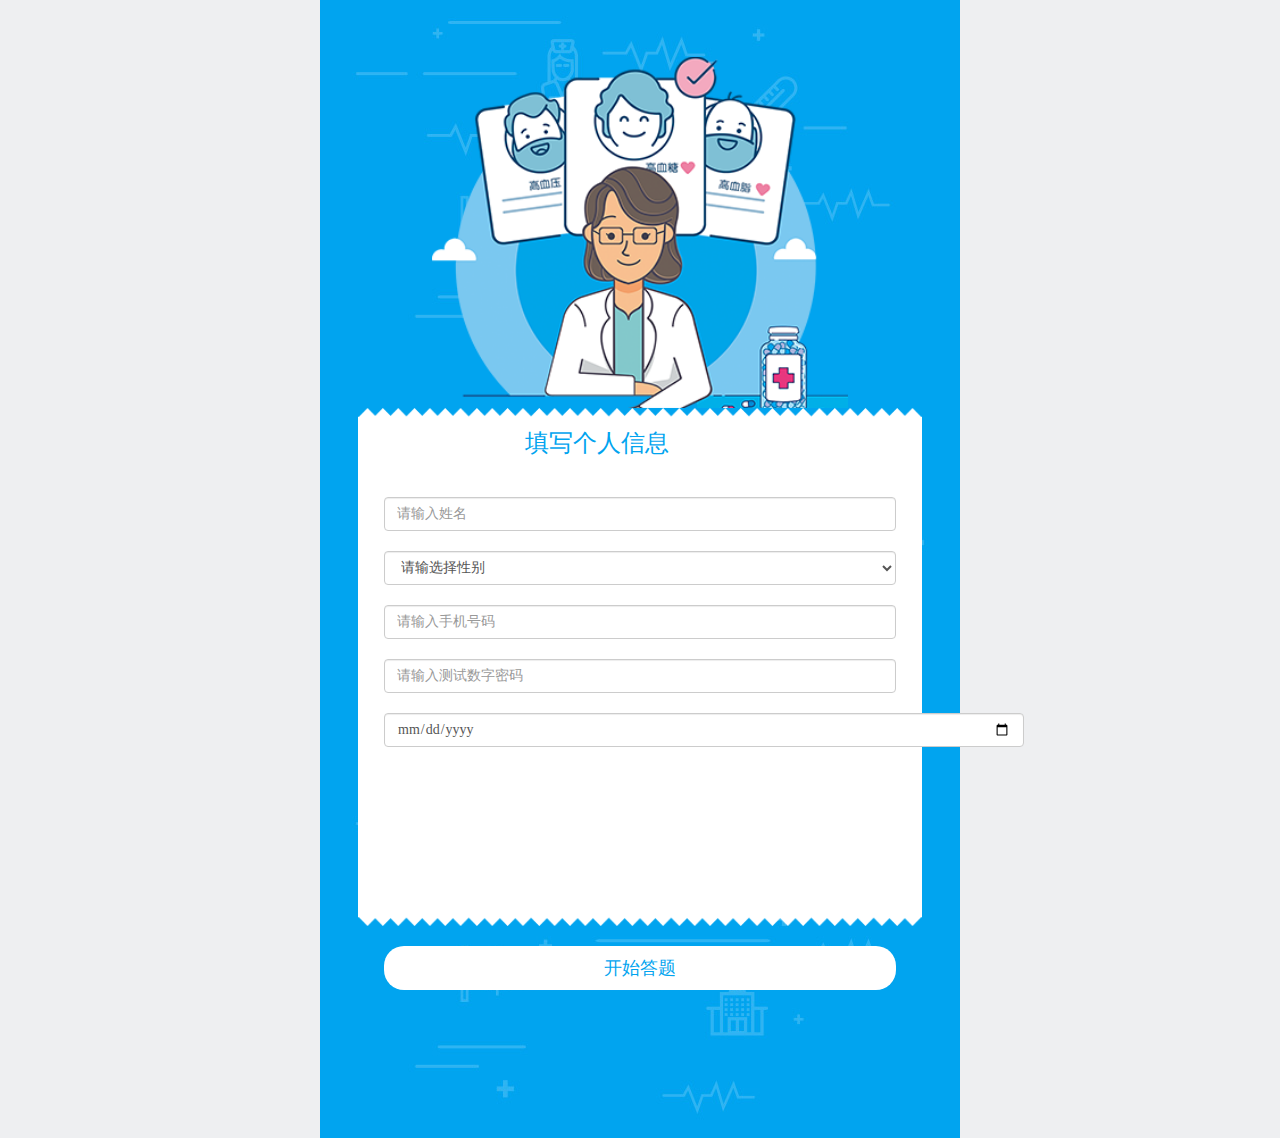
==== data.html @ 95bfa0ba "create" ====
<!DOCTYPE html>
<html>
	<head>
		<meta charset="utf-8" />
		<meta name="viewport" content="width=device-width, initial-scale=1.0, maximum-scale=1.0, user-scalable=0">
		<meta name="apple-mobile-web-app-capable" content="yes">
		<meta name="apple-mobile-web-app-status-bar-style" content="black">
		<meta name="format-detection" content="telephone=no">
		<meta http-equiv="x-dns-prefetch-control" content="on">
		<meta name="viewport" content="width=device-width, initial-scale=1">
		<meta http-equiv="X-UA-Compatible" content="IE=edge">
		<title>上传个人基本信息</title>
		<link rel="stylesheet" href="css/bootstrap.min.css" />
		<link rel="stylesheet" href="css/Font-Awesome-3.2.1/css/font-awesome.min.css"  />
		<link rel="stylesheet" href="css/style.css" />
		<link rel="stylesheet" href="css/toastr.css" />
		<script type="text/javascript" src="js/jquery.min.js"></script>
		<script type="text/javascript" src="js/toastr.min.js"></script>
	</head>
	<body>
		
		<div class="wrap">
			<div class="data">
				<img src="img/backgr.jpg" width="100%" height="100%">
				<div class="data_s">
					<img class="bianhua" src="img/ren.png" width="65%"  />
					<img class="bianhua1" src="img/ziliao.png" width="88%"/>
					<div class="data_h1">
						<h3>填写个人信息</h3>
					</div>
					<div class="data_inputs">
						<input type="text" class="form-control" placeholder="请输入姓名">
						<select class="form-control" required>
							<option>请输选择性别</option>
							<option>男</option>
							<option>女</option>

						</select>
						<input type="text" class="form-control" placeholder="请输入手机号码">
						<input type="text" class="form-control" placeholder="请输入测试数字密码">
						<input type="date" style="width: 100%" class="form-control" placeholder="请出生日期">
					</div>
					<button type="button" class="data_buttom bansf btn btn-primary btn-lg btn-block" id="start_btn" >开始答题</button>

				</div>
			</div>
		</div>
		<script type="text/javascript">
            toastr.options = {
                "closeButton": false,
                "debug": false,
                "newestOnTop": false,
                "progressBar": false,
                "positionClass": "toast-bottom-center",
                "preventDuplicates": false,
                "onclick": function () {
                    console.log(this);
                },
                "showDuration": "300",
                "hideDuration": "1000",
                "timeOut": "200000",
                "extendedTimeOut": "1000",
                "showEasing": "swing",
                "hideEasing": "linear",
                "showMethod": "fadeIn",
                "hideMethod": "fadeOut"
            }
			$(function () {
				$("#start_btn").on('click',function () {
                    toastr.error('ok');
                })
            })
		</script>
	</body>
</html>
---- css/style.css ----
/* CSS Document */

* {
	padding: 0px;
	margin: 0px;
}

html {
  background-color: #eeeff1;
  overflow-x: hidden;
}
body {
	margin: 0 auto;
	width:100%;
	height: 100%;
	max-width: 640px;
	min-width: 320px;
	font-family:"microsoft yahei","微软雅黑";/*"Open Sans", "Helvetica Neue", Helvetica, Arial, sans-serif;*/
	font-size: 14px;
	-webkit-font-smoothing: antialiased;
}

h1,h2,h3,h4,h5,h6 {
	margin: 0;
	padding: 0;
}
ol,ul,li,dl,dt,dd {
	list-style: none;
	margin: 0; padding: 0;
}
a {
	color: #eeeff1;
	text-decoration: none;	
	vertical-align: middle;
}
a:hover {
	color: #c0c0c0;
	text-decoration: none;
	
}
input { border: none;}

.fl{float: left;}
.fr { float: right;}
.clear{clear: both;}

.wrap { 
	width: 100%;
	margin:0 auto;
}


/*主页*/
.back{
	position: absolute;
    z-index: -1;
}

.back_butt{
	position: absolute;
    top: 70%;
    left: 20%;
    margin: auto;
  
}


/*填写资料*/

.data{
	position: absolute;
    z-index: -1;
    text-align:center;
}

.data_s{
	position: absolute;
	top: 5%; 	
}
.data_h1 {
	position: absolute;
	top:40%;
    left: 32%;
    margin: auto;
}
.data_h1 h3 {
	color: #01a4ef;
}

.data_inputs {
	
	position: absolute;
	width: 100%;
	top:45%;
    left: 10%;
}
.form-control {
	width: 80%;
	margin-top: 20px;
}
.data_buttom {
	margin: auto;
	width: 80%;
	margin-top: 20px;
	border-radius: 20px;
	color: #01a4ef;
	background-color: #FFFFFF;
	border: none;
}
.btn-primary:hover {
    color: #fff;
    background-color: #028ccb;
    border: none;
}


/*答题*/
.dati_ti{
	background-color: #eeeff1;
	width: 100%;
	height: 40px;
	line-height: 40px;
	
}
.dati_ti p {	
 	margin-left: 10px;	
 	margin-right: 10px;
}


.dati_biao{
	background-color: #FFFFFF;
	height: 100%;
	width: 100%;	
}

.dati_biao p.dati_biapp {
	width: 100%;	
	margin-left: 10px;	
 	margin-right: 10px;
}

.kt {
	background-color: #eeeff1;
	height: 10px;
	width: 100%;
}



.dati_xuanz {
	background-color: #FFFFFF;
	width: 100%;
	height: 44px;
	line-height: 44px;
	padding-left: 10px;
	border-bottom: 1px #eeeff1 solid;
}

.dati_xuanz span {
	font-size: 16px;
	color: #21292c;
	font-weight: 100;
	padding-left: 10px;
}
.bianhuaz {
	width: 15px;
	height:15px;
	border-bottom: 1px #21292c solid;
	color: #FFFFFF;
}

.bianhuaz1 {
	width: 15px;
	height:15px;
	border-bottom: 1px #01a4ef solid;
	color: #01a4ef;
}

.dati_xuanz span.bia1nh {
	font-size: 16px;
	color: #01a4ef;
	font-weight: 100;
	padding-left: 10px;
}

.kt1 {
	background-color: #eeeff1;
	height: 100px;
	width: 100%;
}

.dati_buttomsg {
	text-align: center;
	background-color: #eeeff1;
}

.data_buttom11 {
	margin: auto;
	width:60%;
	height: 50px;
	margin-top: 20px;
	border-radius: 20px;
	color: #FFFFFF;
	background-color: #01a4ef;
	border: none;
}

.data_buttom11:hover {
    color: #333;
    background-color: #FFFFFF;
    border-color: #adadad;
}



/*结果*/


.result p {
	font-size: 20px;
	color: #FFFFFF;
	position: absolute;
	top:33%;
    left: 32%;
    margin: auto;   
}

.result_p {
	width: 100%;
	margin: 10px 3%;
}

.result_p p {
	line-height:26px;
	margin-top: 10px;
	width: 96%;
	padding-bottom: 16px;
}


.dati_buttomsg1 {
	text-align: center;
	background-color: #FFFFFF;
}

.data_buttomcc {
	margin: auto;
	width:60%;
	height: 50px;
	margin-top: 20px;
	border-radius: 20px;
	color: #FFFFFF;
	background-color: #01a4ef;
	border: none;
	margin-bottom:10%;
}

.data_buttomcc:hover {
    color: #333;
    background-color: #FFFFFF;
    border-color: #adadad;
}


/*上传报告*/

.readeport {
	position: absolute;
	top: 10%;
}
.readeport_h3 {
	margin-left:10%;
	margin-top: 20px;
	width: 80%;
}
.readeport_h3 h3 {
	color: #FFFFFF;
	line-height: 36px;
}
.readeport_anndghfg {
	margin-top: 20%;
}


.readeport_xuanzui {
	margin-top: 8%;
}

.readeport_xuanzui p {
	color: #FFFFFF;
	font-size: 18px;
	font-weight:900;
}


/*添加报告*/
.upload {
	background-color: #FFFFFF;
	width: 94%;
	margin: auto;
	padding: 10px 0px;
}
.upload p {
	color: #01a4ef;
	font-size: 16px;
	
}


.upload ul li {
	float:left ;
	width: 120px;
	height: 120px;
	margin-left: 5px;
	margin-top: 10px;
}
.upload ul li .uploadimg {
	width: 100%;
	height: 100%;
	
}
 .uploadimg img {
	width: 100%;
	height: 100%;
	
}

.buttom_ckdzfa {
	width: 100%;
	 
    background-color: #FFFFFF;
}


/*完成*/
.data_buttomdzfa{    
	margin: auto;
    width: 40%;
    height: 50px;
    margin-top: 20px;
    border-radius: 20px;
    color: #FFFFFF;
    background-color: #01a4ef;
    border: none;
    margin-bottom: 20px;
    margin-left: 20px;
}

.buttom_ckdzfa p {
	width: 90%;
	text-align: center;
	color: #f2133d;
}


@media screen and ( max-width:400px) {
	
.data_h1 {
	position: absolute;
	top:40%;
    left: 29%;
    margin: auto;
}
.data_h1 h3 {
	color: #01a4ef;
	font-size: 20px;
}

.data_inputs {
	position: absolute;
	width: 100%;
	top:46%;
    left: 10%;
}
.form-control {
	width: 80%;
	margin-top: 10px;
}


/*上传报告*/
.readeport {
	position: absolute;
	top: 10%;
}
.readeport_h3 {
	margin-left:10%;
	margin-top: 20px;
	width: 80%;
}
.readeport_h3 h3 {
	color: #FFFFFF;
	line-height: 25px;
	font-size: 18px;
	font-weight:900;
}
.readeport_anndghfg {
	margin-top: 10%;
}


.readeport_xuanzui {
	margin-top: 6%;
}

.readeport_xuanzui p {
	color: #FFFFFF;
	font-size: 18px;
	font-weight:900;
}





}
---- css/toastr.css ----
.toast-title {
  font-weight: bold;
}
.toast-message {
  -ms-word-wrap: break-word;
  word-wrap: break-word;
}
.toast-message a,
.toast-message label {
  color: #ffffff;
}
.toast-message a:hover {
  color: #cccccc;
  text-decoration: none;
}
.toast-close-button {
  position: relative;
  right: -0.3em;
  top: -0.3em;
  float: right;
  font-size: 20px;
  font-weight: bold;
  color: #ffffff;
  -webkit-text-shadow: 0 1px 0 #ffffff;
  text-shadow: 0 1px 0 #ffffff;
  opacity: 0.8;
  -ms-filter: progid:DXImageTransform.Microsoft.Alpha(Opacity=80);
  filter: alpha(opacity=80);
}
.toast-close-button:hover,
.toast-close-button:focus {
  color: #000000;
  text-decoration: none;
  cursor: pointer;
  opacity: 0.4;
  -ms-filter: progid:DXImageTransform.Microsoft.Alpha(Opacity=40);
  filter: alpha(opacity=40);
}
/*Additional properties for button version
 iOS requires the button element instead of an anchor tag.
 If you want the anchor version, it requires `href="#"`.*/
button.toast-close-button {
  padding: 0;
  cursor: pointer;
  background: transparent;
  border: 0;
  -webkit-appearance: none;
}
.toast-top-center {
  top: 0;
  right: 0;
  width: 100%;
}
.toast-bottom-center {
  bottom: 15%;
  right: 0;
  width: 100%;
}
.toast-top-full-width {
  top: 0;
  right: 0;
  width: 100%;
}
.toast-bottom-full-width {
  bottom: 0;
  right: 0;
  width: 100%;
}
.toast-top-left {
  top: 12px;
  left: 12px;
}
.toast-top-right {
  top: 12px;
  right: 12px;
}
.toast-bottom-right {
  right: 12px;
  bottom: 12px;
}
.toast-bottom-left {
  bottom: 12px;
  left: 12px;
}
#toast-container {
  position: fixed;
  z-index: 999999;
  /*overrides*/

}
#toast-container * {
  -moz-box-sizing: border-box;
  -webkit-box-sizing: border-box;
  box-sizing: border-box;
}
#toast-container > div {
  position: relative;
  overflow: hidden;
  margin: 0 0 6px;
  padding: 20px 20px 20px 50px;
  width: 300px;
  /*-moz-border-radius: 3px 3px 3px 3px;*/
  /*-webkit-border-radius: 3px 3px 3px 3px;*/
  /*border-radius: 3px 3px 3px 3px;*/
  background-position: 15px center;
  background-repeat: no-repeat;
  /*-moz-box-shadow: 0 0 12px #999999;*/
  /*-webkit-box-shadow: 0 0 12px #999999;*/
  /*box-shadow: 0 0 12px #999999;*/
  color: #ffffff;
  opacity: 0.8;
  -ms-filter: progid:DXImageTransform.Microsoft.Alpha(Opacity=80);
  filter: alpha(opacity=80);
}
#toast-container > :hover {
  -moz-box-shadow: 0 0 12px #000000;
  -webkit-box-shadow: 0 0 12px #000000;
  box-shadow: 0 0 12px #000000;
  opacity: 1;
  -ms-filter: progid:DXImageTransform.Microsoft.Alpha(Opacity=100);
  filter: alpha(opacity=100);
  cursor: pointer;
}
#toast-container > .toast-info {
  background-image: url("[data-uri]") !important;
}
#toast-container > .toast-error {
  background-image: url("[data-uri]") !important;
}
#toast-container > .toast-success {
  background-image: url("[data-uri]") !important;
}
#toast-container > .toast-warning {
  background-image: url("[data-uri]") !important;
}
#toast-container.toast-top-center > div,
#toast-container.toast-bottom-center > div {
  width: 300px;
  margin: auto;
}
#toast-container.toast-top-full-width > div,
#toast-container.toast-bottom-full-width > div {
  width: 96%;
  margin: auto;
}
.toast {
  background-color: #030303;
}
.toast-success {
  background-color: #2b2b2b;
}
.toast-error {
  color: #ffffff !important;
  background-color: #e9493d;
  border-color: #e23e32;
}
.toast-info {
  color: #ffffff !important;
  background-color: #14a89c;
  border-color: #14a89c;
}
.toast-warning {
  color: #ffffff !important;
  background-color: #f0af15;
  border-color: #f0af15;
}
.toast-progress {
  position: absolute;
  left: 0;
  bottom: 0;
  height: 4px;
  background-color: #000000;
  opacity: 0.4;
  -ms-filter: progid:DXImageTransform.Microsoft.Alpha(Opacity=40);
  filter: alpha(opacity=40);
}
/*Responsive Design*/
@media all and (max-width: 240px) {
  #toast-container > div {
    padding: 8px 8px 8px 50px;
    width: 11em;
  }
  #toast-container .toast-close-button {
    right: -0.2em;
    top: -0.2em;
  }
}
@media all and (min-width: 241px) and (max-width: 480px) {
  #toast-container > div {
    padding: 8px 8px 8px 50px;
    width: 18em;
  }
  #toast-container .toast-close-button {
    right: -0.2em;
    top: -0.2em;
  }
}
@media all and (min-width: 481px) and (max-width: 768px) {
  #toast-container > div {
    padding: 15px 15px 15px 50px;
    width: 25em;
  }
}
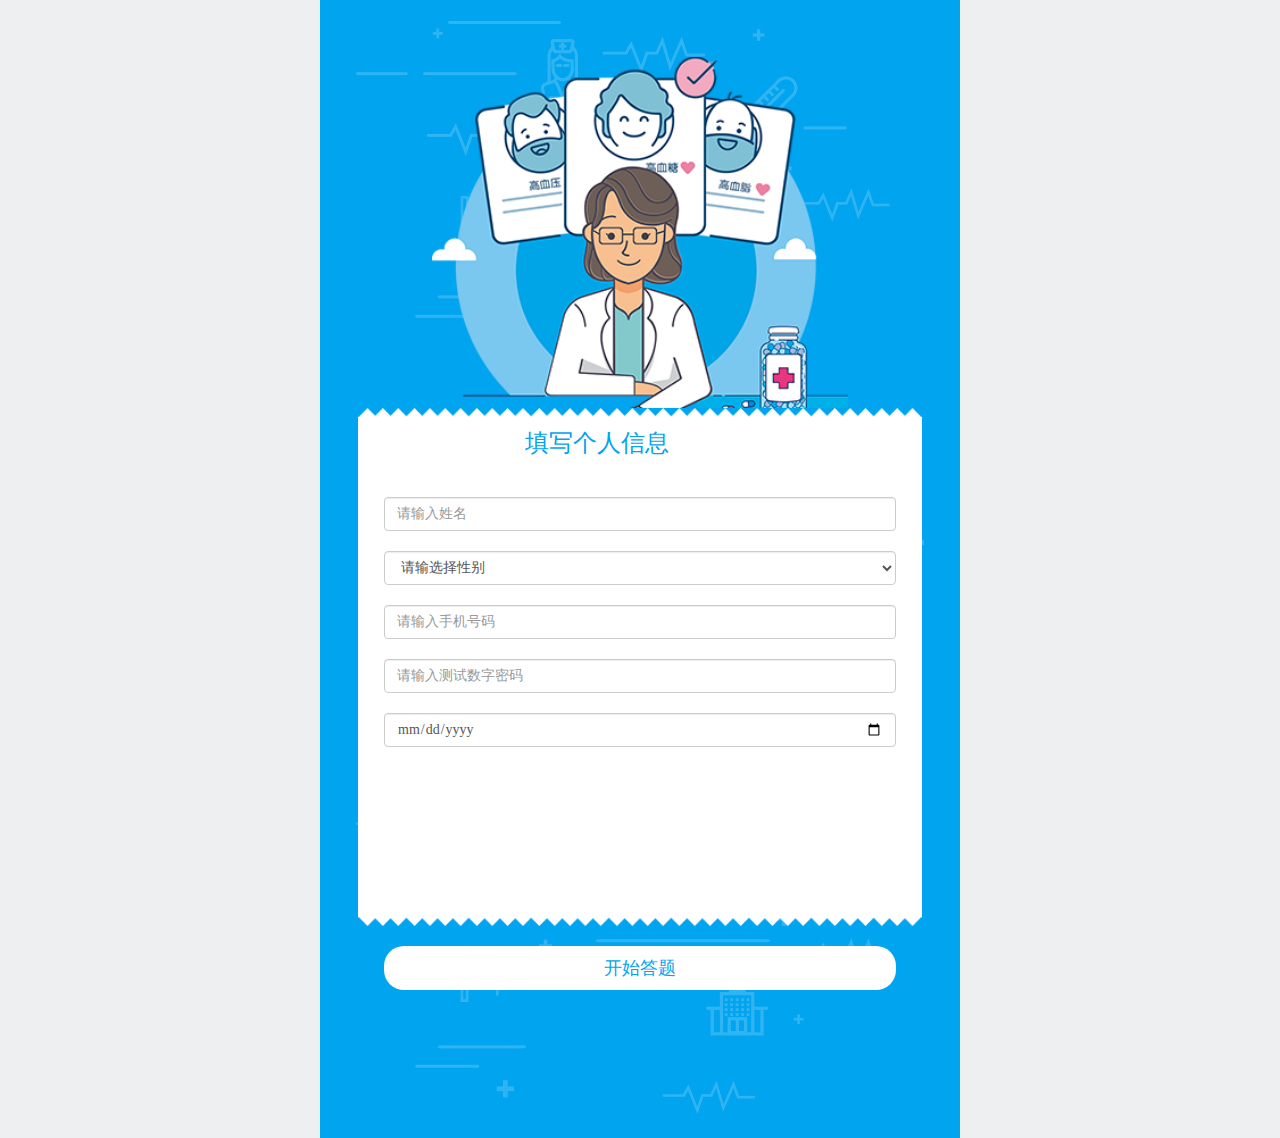
==== commit c761305d: "答题" ====
--- a/data.html
+++ b/data.html
@@ -29,16 +29,16 @@
 						<h3>填写个人信息</h3>
 					</div>
 					<div class="data_inputs">
-						<input type="text" class="form-control" placeholder="请输入姓名">
-						<select class="form-control" required>
-							<option>请输选择性别</option>
-							<option>男</option>
-							<option>女</option>
+						<input id="name" type="text" class="form-control" placeholder="请输入姓名">
+						<select class="form-control" id="sex">
+							<option value="-1" selected>请输选择性别</option>
+							<option value="1">男</option>
+							<option value="0">女</option>
 
 						</select>
-						<input type="text" class="form-control" placeholder="请输入手机号码">
-						<input type="text" class="form-control" placeholder="请输入测试数字密码">
-						<input type="date" style="width: 100%" class="form-control" placeholder="请出生日期">
+						<input id="phone" type="text" class="form-control" placeholder="请输入手机号码">
+						<input id="password" type="text" class="form-control" placeholder="请输入测试数字密码">
+						<input id="birthday" type="date" class="form-control" placeholder="请出生日期">
 					</div>
 					<button type="button" class="data_buttom bansf btn btn-primary btn-lg btn-block" id="start_btn" >开始答题</button>
 
@@ -58,7 +58,7 @@
                 },
                 "showDuration": "300",
                 "hideDuration": "1000",
-                "timeOut": "200000",
+                "timeOut": "2000",
                 "extendedTimeOut": "1000",
                 "showEasing": "swing",
                 "hideEasing": "linear",
@@ -67,9 +67,68 @@
             }
 			$(function () {
 				$("#start_btn").on('click',function () {
-                    toastr.error('ok');
+				    //开始验证
+					var name = $("#name").val();
+					if(name==undefined || name ==''){
+                        toastr.error('请输入姓名');
+                        return;
+					}
+					if(name.length>4){
+                        toastr.error('姓名不可超过4个字符');
+                        return;
+					}
+					var sex = $("#sex").val();
+					if(sex==-1){
+                        toastr.error('请选择性别');
+                        return;
+					}
+                    var phone = $("#phone").val();
+                    if(!checkMobile(phone)){
+                        toastr.error('请输入正确的手机号码');
+                        return;
+                    }
+                    var pass = $("#password").val();
+                    if(pass==undefined || pass ==''){
+                        toastr.error('请输入密码');
+                        return;
+                    }
+                    if(pass.length>16){
+                        toastr.error('密码不可超过16个字符');
+                        return;
+                    }
+                    var birthday = $("#birthday").val();
+                    if(birthday==undefined || birthday ==''){
+                        toastr.error('请选择出生日期');
+                        return;
+                    }
+                    var params = {
+                        type:'add_user',
+                        name:name,
+						sex:sex,
+						phone:phone,
+						pass:pass,
+						birthday:birthday
+					}
+                    //提交到数据库
+                    $.ajax({
+                        type : "POST",  //提交方式
+                        url : "ajax.php",//路径
+                        data : params,//数据，这里使用的是Json格式进行传输
+                        success : function(result) {//返回数据根据结果进行相应的处理
+//                                toastr.success('开始答题了');
+								location.href='dati.html?user_id='+result;
+
+                        }
+                    });
                 })
             })
+            function checkMobile(phone){
+                var reg = /^1[3|4|5|7|8][0-9]{9}$/;
+                if(!(reg.test(phone))){
+                    return false;
+                }
+                return true;
+            }
 		</script>
 	</body>
 </html>
